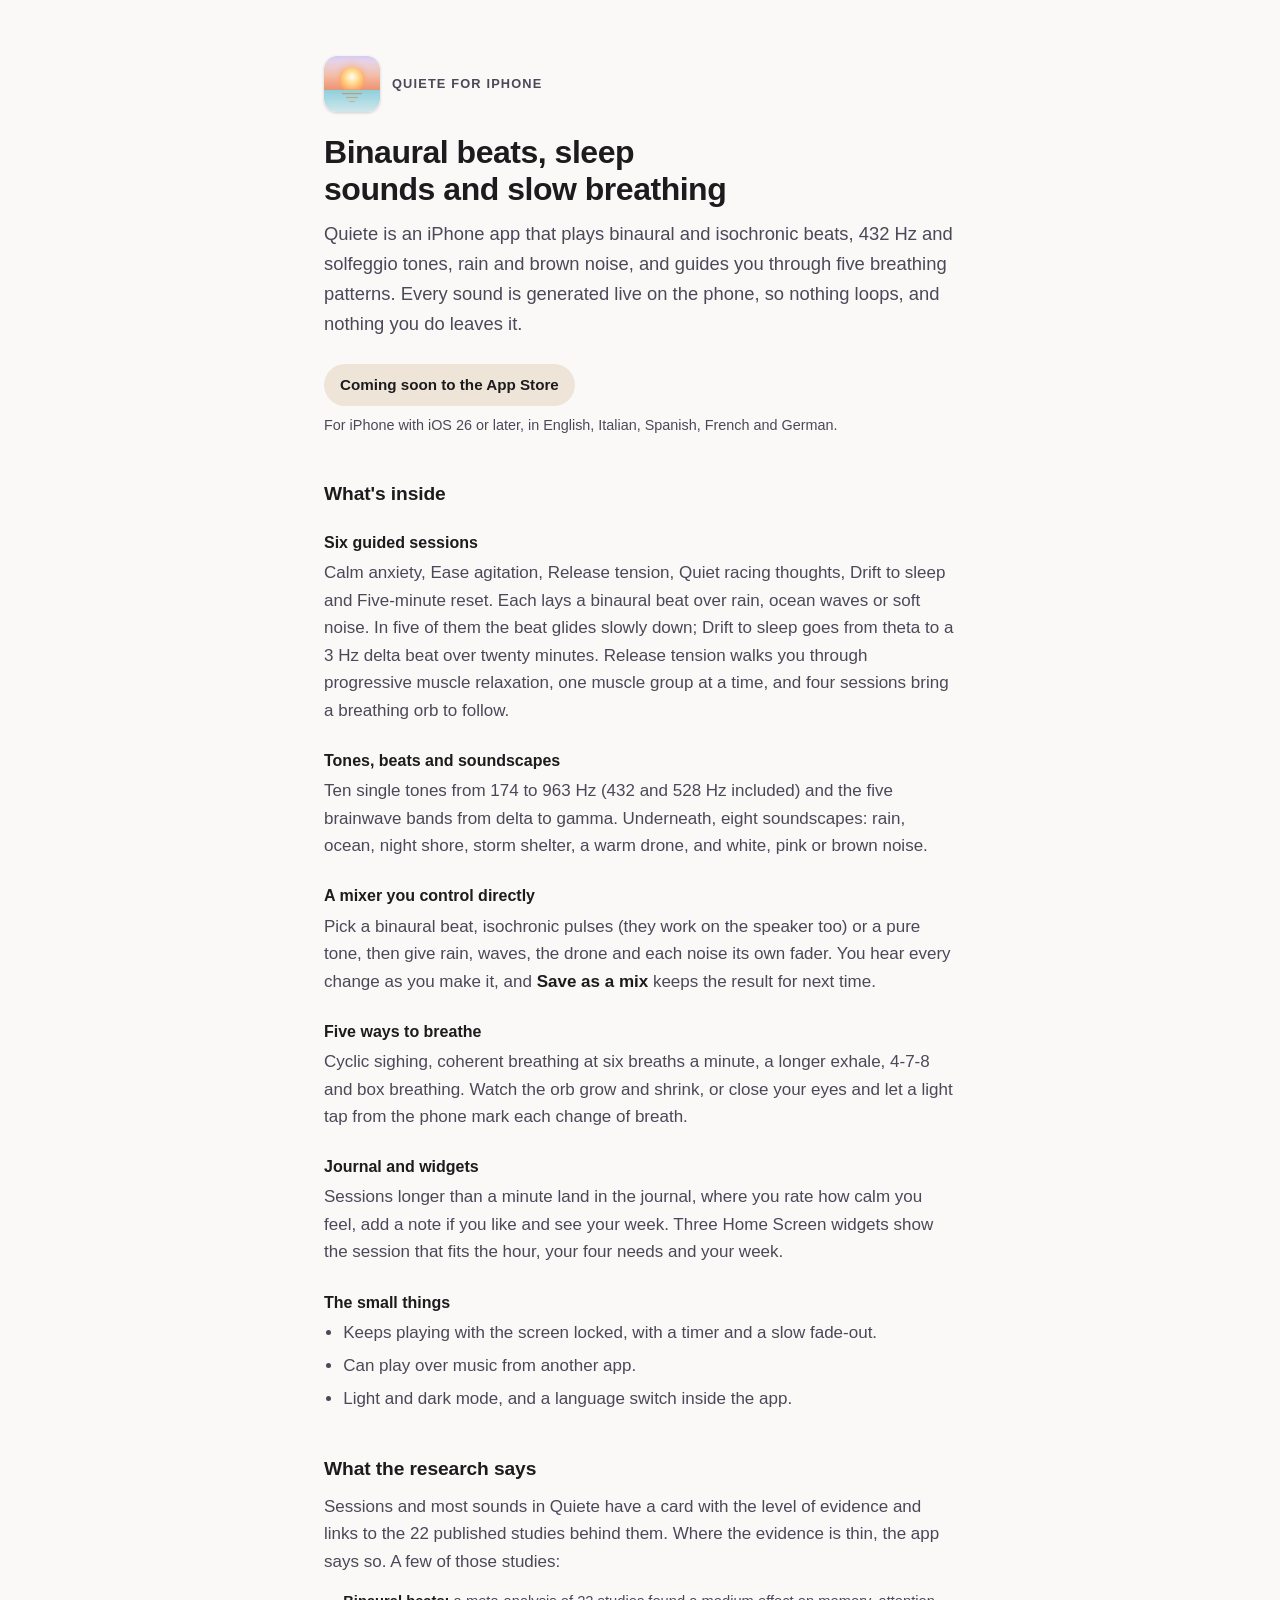
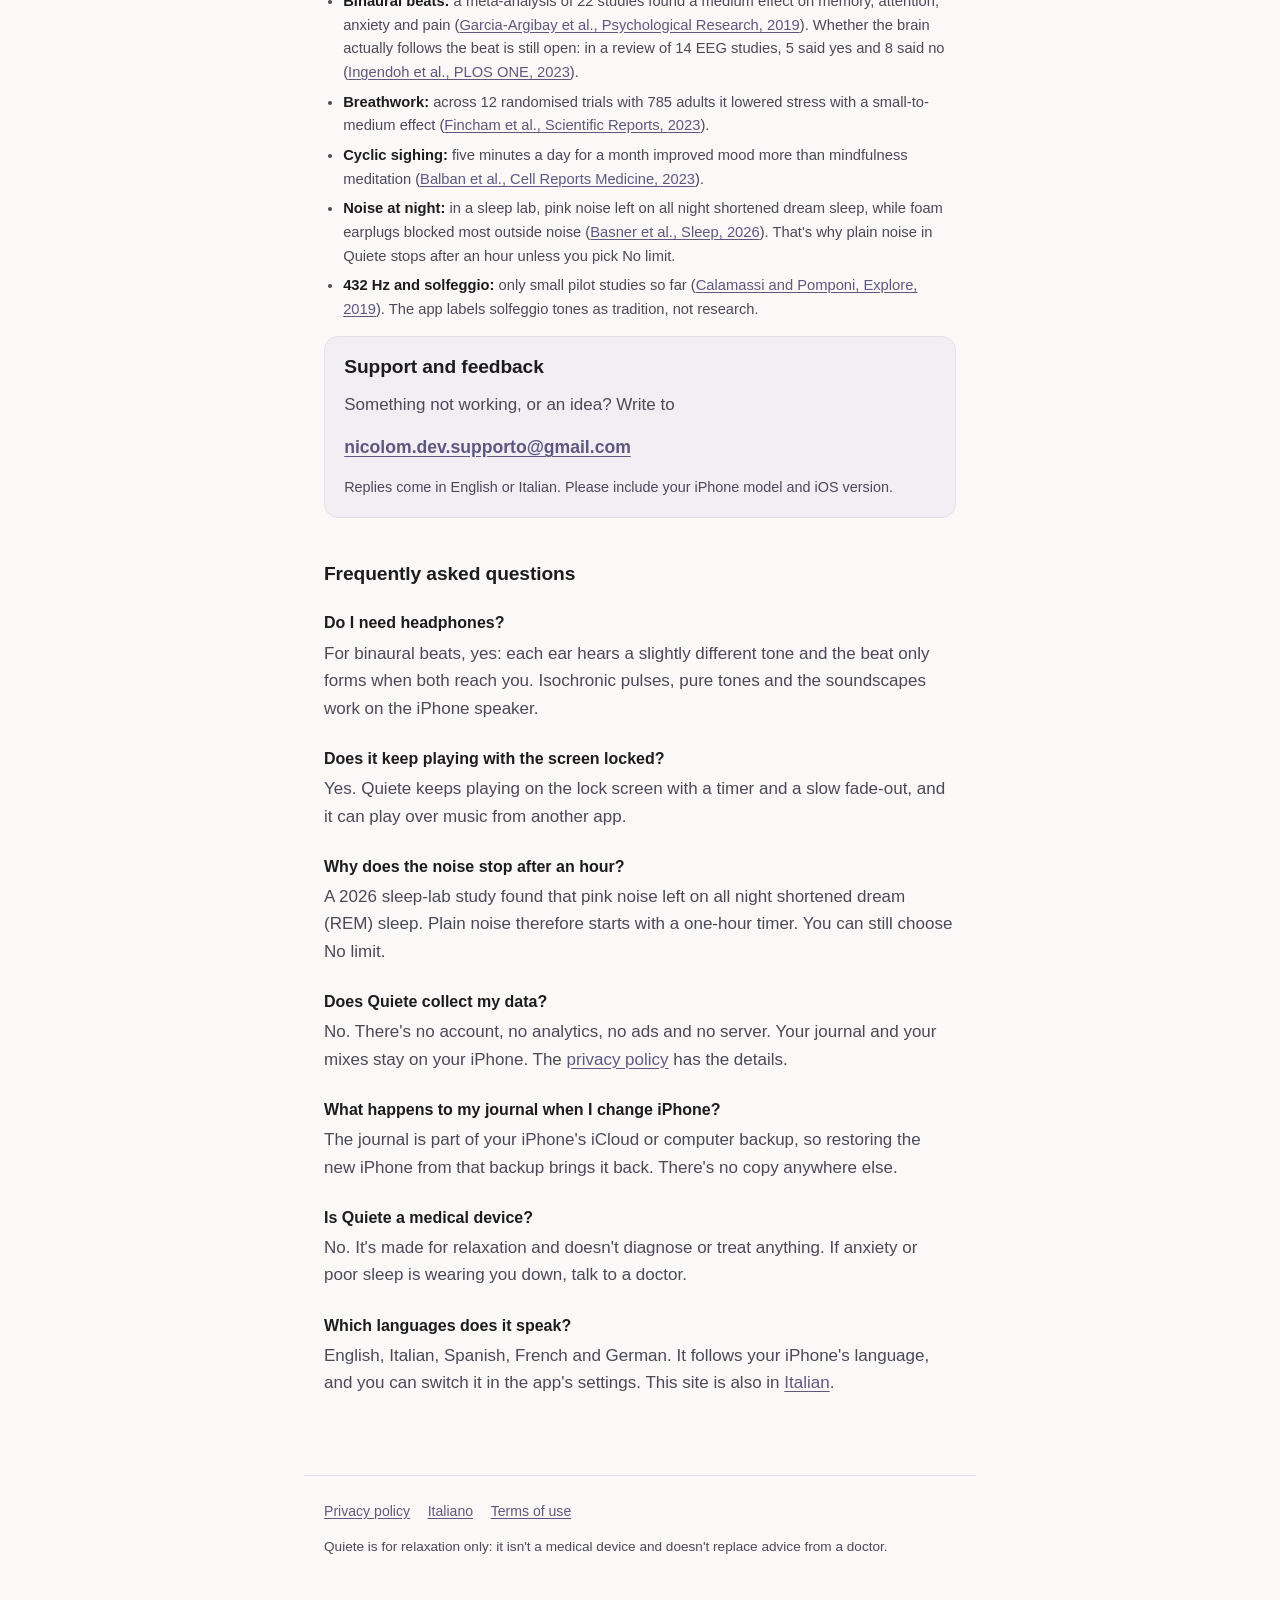
==== index.html @ a27a3285 "Sito di Quiete: pagina in inglese e italiano, privacy in cinque lingue Co-Authored-By: Claude Opus 5" ====
<!doctype html>
<html lang="en">
<head>
<meta charset="utf-8">
<meta name="viewport" content="width=device-width, initial-scale=1">
<title>Quiete: binaural beats, sleep sounds, breathing for iPhone</title>
<meta name="description" content="Binaural beats, 432 Hz tones, rain and brown noise, and five slow-breathing patterns for iPhone. No account and no tracking.">
<link rel="canonical" href="https://nicolomarinangeli.github.io/quiete/">
<link rel="alternate" hreflang="en" href="https://nicolomarinangeli.github.io/quiete/">
<link rel="alternate" hreflang="it" href="https://nicolomarinangeli.github.io/quiete/it/">
<link rel="alternate" hreflang="x-default" href="https://nicolomarinangeli.github.io/quiete/">
<meta name="color-scheme" content="light dark">
<meta name="theme-color" content="#faf9f7" media="(prefers-color-scheme: light)">
<meta name="theme-color" content="#0d0a10" media="(prefers-color-scheme: dark)">
<link rel="icon" type="image/png" href="favicon.png">
<link rel="apple-touch-icon" href="apple-touch-icon.png">
<link rel="stylesheet" href="style.css">
<meta property="og:type" content="website">
<meta property="og:site_name" content="Quiete">
<meta property="og:title" content="Quiete: binaural beats, sleep sounds, breathing for iPhone">
<meta property="og:description" content="Six guided sessions, ten tones, eight soundscapes, a mixer and five breathing patterns. No account, nothing leaves your iPhone.">
<meta property="og:url" content="https://nicolomarinangeli.github.io/quiete/">
<meta property="og:image" content="https://nicolomarinangeli.github.io/quiete/img/og.png">
<meta property="og:image:width" content="1200">
<meta property="og:image:height" content="630">
<meta property="og:image:alt" content="The Quiete app icon, a sun setting over the sea, next to the name Quiete">
<meta property="og:locale" content="en_US">
<meta property="og:locale:alternate" content="it_IT">
<meta name="twitter:card" content="summary_large_image">
<script type="application/ld+json">
{
  "@context": "https://schema.org",
  "@graph": [
    {
      "@type": "MobileApplication",
      "@id": "https://nicolomarinangeli.github.io/quiete/#app",
      "name": "Quiete",
      "alternateName": "Quiete: Binaural Beats, 432 Hz",
      "description": "An iPhone app that plays binaural and isochronic beats, solfeggio tones and sleep soundscapes, and guides five slow-breathing patterns. It has no account and collects no data.",
      "url": "https://nicolomarinangeli.github.io/quiete/",
      "image": "https://nicolomarinangeli.github.io/quiete/img/icona-512.png",
      "operatingSystem": "iOS 26 or later",
      "applicationCategory": "HealthApplication",
      "applicationSubCategory": "Relaxation and sleep",
      "inLanguage": ["en", "it", "es", "fr", "de"],
      "featureList": [
        "Six guided sessions: Calm anxiety, Ease agitation, Release tension, Quiet racing thoughts, Drift to sleep, Five-minute reset",
        "Ten tones from 174 to 963 Hz and five brainwave bands from delta to gamma",
        "Binaural beats, isochronic pulses or a pure tone",
        "Eight soundscapes: rain, ocean, night shore, storm shelter, warm drone, white, pink and brown noise",
        "Mixer with a fader for each sound and saved mixes",
        "Cyclic sighing, coherent breathing, longer exhale, 4-7-8 and box breathing",
        "Journal with a calm rating and a week view",
        "Three Home Screen widgets"
      ]
    },
    {
      "@type": "FAQPage",
      "mainEntity": [
        {"@type": "Question", "name": "Do I need headphones?", "acceptedAnswer": {"@type": "Answer", "text": "For binaural beats, yes: each ear hears a slightly different tone and the beat only forms when both reach you. Isochronic pulses, pure tones and the soundscapes work on the iPhone speaker."}},
        {"@type": "Question", "name": "Does it keep playing with the screen locked?", "acceptedAnswer": {"@type": "Answer", "text": "Yes. Quiete keeps playing on the lock screen with a timer and a slow fade-out, and it can play over music from another app."}},
        {"@type": "Question", "name": "Why does the noise stop after an hour?", "acceptedAnswer": {"@type": "Answer", "text": "A 2026 sleep-lab study found that pink noise left on all night shortened dream (REM) sleep. Plain noise therefore starts with a one-hour timer. You can still choose No limit."}},
        {"@type": "Question", "name": "Does Quiete collect my data?", "acceptedAnswer": {"@type": "Answer", "text": "No. There's no account, no analytics, no ads and no server. Your journal and your mixes stay on your iPhone."}},
        {"@type": "Question", "name": "What happens to my journal when I change iPhone?", "acceptedAnswer": {"@type": "Answer", "text": "The journal is part of your iPhone's iCloud or computer backup, so restoring the new iPhone from that backup brings it back. There's no copy anywhere else."}},
        {"@type": "Question", "name": "Is Quiete a medical device?", "acceptedAnswer": {"@type": "Answer", "text": "No. It's made for relaxation and doesn't diagnose or treat anything. If anxiety or poor sleep is wearing you down, talk to a doctor."}},
        {"@type": "Question", "name": "Which languages does it speak?", "acceptedAnswer": {"@type": "Answer", "text": "English, Italian, Spanish, French and German. It follows your iPhone's language, and you can switch it in the app's settings. This site is also in Italian."}}
      ]
    }
  ]
}
</script>
</head>
<body>
<a class="skip" href="#content">Skip to content</a>
<header class="top">
  <div class="brand">
    <picture>
      <source srcset="img/icona-scura.png" media="(prefers-color-scheme: dark)">
      <img src="img/icona.png" width="56" height="56" alt="Quiete app icon" fetchpriority="high">
    </picture>
    <p class="kicker">Quiete for iPhone</p>
  </div>
</header>

<main id="content">

  <h1>Binaural beats, sleep sounds and slow breathing</h1>
  <p class="lead">Quiete is an iPhone app that plays binaural and isochronic beats, 432 Hz and solfeggio tones, rain and brown noise, and guides you through five breathing patterns. Every sound is generated live on the phone, so nothing loops, and nothing you do leaves it.</p>
  <p class="soon">Coming soon to the App Store</p>
  <p class="small">For iPhone with iOS 26 or later, in English, Italian, Spanish, French and German.</p>

  <h2>What's inside</h2>

  <h3>Six guided sessions</h3>
  <p>Calm anxiety, Ease agitation, Release tension, Quiet racing thoughts, Drift to sleep and Five-minute reset. Each lays a binaural beat over rain, ocean waves or soft noise. In five of them the beat glides slowly down; Drift to sleep goes from theta to a 3 Hz delta beat over twenty minutes. Release tension walks you through progressive muscle relaxation, one muscle group at a time, and four sessions bring a breathing orb to follow.</p>

  <h3>Tones, beats and soundscapes</h3>
  <p>Ten single tones from 174 to 963 Hz (432 and 528 Hz included) and the five brainwave bands from delta to gamma. Underneath, eight soundscapes: rain, ocean, night shore, storm shelter, a warm drone, and white, pink or brown noise.</p>

  <h3>A mixer you control directly</h3>
  <p>Pick a binaural beat, isochronic pulses (they work on the speaker too) or a pure tone, then give rain, waves, the drone and each noise its own fader. You hear every change as you make it, and <strong>Save as a mix</strong> keeps the result for next time.</p>

  <h3>Five ways to breathe</h3>
  <p>Cyclic sighing, coherent breathing at six breaths a minute, a longer exhale, 4-7-8 and box breathing. Watch the orb grow and shrink, or close your eyes and let a light tap from the phone mark each change of breath.</p>

  <h3>Journal and widgets</h3>
  <p>Sessions longer than a minute land in the journal, where you rate how calm you feel, add a note if you like and see your week. Three Home Screen widgets show the session that fits the hour, your four needs and your week.</p>

  <h3>The small things</h3>
  <ul>
    <li>Keeps playing with the screen locked, with a timer and a slow fade-out.</li>
    <li>Can play over music from another app.</li>
    <li>Light and dark mode, and a language switch inside the app.</li>
  </ul>

  <h2>What the research says</h2>
  <p>Sessions and most sounds in Quiete have a card with the level of evidence and links to the 22 published studies behind them. Where the evidence is thin, the app says so. A few of those studies:</p>
  <ul class="sources">
    <li><strong>Binaural beats:</strong> a meta-analysis of 22 studies found a medium effect on memory, attention, anxiety and pain (<a href="https://doi.org/10.1007/s00426-018-1066-8">Garcia-Argibay et al., Psychological Research, 2019</a>). Whether the brain actually follows the beat is still open: in a review of 14 EEG studies, 5 said yes and 8 said no (<a href="https://doi.org/10.1371/journal.pone.0286023">Ingendoh et al., PLOS ONE, 2023</a>).</li>
    <li><strong>Breathwork:</strong> across 12 randomised trials with 785 adults it lowered stress with a small-to-medium effect (<a href="https://doi.org/10.1038/s41598-022-27247-y">Fincham et al., Scientific Reports, 2023</a>).</li>
    <li><strong>Cyclic sighing:</strong> five minutes a day for a month improved mood more than mindfulness meditation (<a href="https://doi.org/10.1016/j.xcrm.2022.100895">Balban et al., Cell Reports Medicine, 2023</a>).</li>
    <li><strong>Noise at night:</strong> in a sleep lab, pink noise left on all night shortened dream sleep, while foam earplugs blocked most outside noise (<a href="https://doi.org/10.1093/sleep/zsag001">Basner et al., Sleep, 2026</a>). That's why plain noise in Quiete stops after an hour unless you pick No limit.</li>
    <li><strong>432 Hz and solfeggio:</strong> only small pilot studies so far (<a href="https://doi.org/10.1016/j.explore.2019.04.001">Calamassi and Pomponi, Explore, 2019</a>). The app labels solfeggio tones as tradition, not research.</li>
  </ul>

  <div class="card" id="support">
    <h2>Support and feedback</h2>
    <p>Something not working, or an idea? Write to</p>
    <p><a class="mail" href="mailto:nicolom.dev.supporto@gmail.com?subject=Quiete">nicolom.dev.supporto@gmail.com</a></p>
    <p class="small">Replies come in English or Italian. Please include your iPhone model and iOS version.</p>
  </div>

  <section class="faq">
    <h2>Frequently asked questions</h2>
    <h3>Do I need headphones?</h3>
    <p>For binaural beats, yes: each ear hears a slightly different tone and the beat only forms when both reach you. Isochronic pulses, pure tones and the soundscapes work on the iPhone speaker.</p>
    <h3>Does it keep playing with the screen locked?</h3>
    <p>Yes. Quiete keeps playing on the lock screen with a timer and a slow fade-out, and it can play over music from another app.</p>
    <h3>Why does the noise stop after an hour?</h3>
    <p>A 2026 sleep-lab study found that pink noise left on all night shortened dream (REM) sleep. Plain noise therefore starts with a one-hour timer. You can still choose No limit.</p>
    <h3>Does Quiete collect my data?</h3>
    <p>No. There's no account, no analytics, no ads and no server. Your journal and your mixes stay on your iPhone. The <a href="privacy/">privacy policy</a> has the details.</p>
    <h3>What happens to my journal when I change iPhone?</h3>
    <p>The journal is part of your iPhone's iCloud or computer backup, so restoring the new iPhone from that backup brings it back. There's no copy anywhere else.</p>
    <h3>Is Quiete a medical device?</h3>
    <p>No. It's made for relaxation and doesn't diagnose or treat anything. If anxiety or poor sleep is wearing you down, talk to a doctor.</p>
    <h3>Which languages does it speak?</h3>
    <p>English, Italian, Spanish, French and German. It follows your iPhone's language, and you can switch it in the app's settings. This site is also in <a href="it/" hreflang="it">Italian</a>.</p>
  </section>
</main>
<footer>
  <nav aria-label="Site">
    <a href="privacy/">Privacy policy</a>
    <a href="it/" hreflang="it" lang="it">Italiano</a>
    <a href="https://www.apple.com/legal/internet-services/itunes/dev/stdeula/">Terms of use</a>
  </nav>
  <p>Quiete is for relaxation only: it isn't a medical device and doesn't replace advice from a doctor.</p>
</footer>
</body>
</html>
---- style.css ----
/* Quiete: sito di presentazione, supporto e privacy. Colori dell'app (Theme.swift e icona). */
:root {
  color-scheme: light dark;
  --bg: #faf9f7; --card: #f1eff4; --text: #1c1c1e; --muted: #4b4858;
  --rule: #e2dfe8; --accent: #5e5880; --on-accent: #ffffff; --soft: #efe4d8;
}
@media (prefers-color-scheme: dark) {
  :root {
    --bg: #0d0a10; --card: #17141c; --text: #fbf6f1; --muted: #c4bbb2;
    --rule: #2a2530; --accent: #e8bf87; --on-accent: #15121a; --soft: #231d26;
  }
}
* { box-sizing: border-box; }
html { -webkit-text-size-adjust: 100%; }
body {
  margin: 0; background: var(--bg); color: var(--text);
  font: 17px/1.62 -apple-system, BlinkMacSystemFont, "Segoe UI", Roboto, Helvetica, Arial, sans-serif;
}
main { max-width: 42rem; margin: 0 auto; padding: 3.5rem 1.25rem 4rem; }
.top { max-width: 42rem; margin: 0 auto; padding: 3.5rem 1.25rem 0; }
.top + main { padding-top: 0; }
.skip {
  position: absolute; left: .75rem; top: -4rem; z-index: 10;
  background: var(--accent); color: var(--on-accent); font-weight: 600;
  padding: .5rem .9rem; border-radius: 8px; text-decoration: none;
}
.skip:focus { top: .75rem; }
.brand { display: flex; align-items: center; gap: .75rem; margin: 0 0 1.4rem; }
.brand img { width: 56px; height: 56px; border-radius: 22.5%; box-shadow: 0 1px 3px rgba(0,0,0,.18); display: block; }
.kicker {
  font-size: .8rem; font-weight: 600; letter-spacing: .09em; text-transform: uppercase;
  color: var(--muted); margin: 0;
}
h1 { font-size: 2rem; line-height: 1.15; margin: 0 0 .7rem; letter-spacing: -.015em; text-wrap: balance; }
h2 { font-size: 1.2rem; line-height: 1.3; margin: 2.75rem 0 .7rem; letter-spacing: -.005em; }
h3 { font-size: 1rem; line-height: 1.35; margin: 1.6rem 0 .35rem; }
.lead { font-size: 1.15rem; color: var(--muted); margin: 0 0 1.6rem; }
p { margin: 0 0 .9rem; color: var(--muted); }
strong { color: var(--text); }
a { color: var(--accent); text-underline-offset: .15em; }
a:focus-visible { outline: 2px solid var(--accent); outline-offset: 3px; border-radius: 4px; }
.soon {
  display: inline-block; background: var(--soft); color: var(--text);
  font-weight: 600; font-size: .95rem; padding: .55rem 1rem; border-radius: 999px; margin: 0 0 .5rem;
}
.small { font-size: .9rem; }
.card {
  background: var(--card); border: 1px solid var(--rule); border-radius: 14px;
  padding: 1.1rem 1.2rem; margin: 0 0 1rem;
}
.card p:last-child { margin-bottom: 0; }
.card h2 { margin-top: 0; }
.mail { font-size: 1.1rem; font-weight: 600; overflow-wrap: anywhere; }
ul { color: var(--muted); padding-left: 1.2rem; margin: 0 0 .9rem; }
li { margin-bottom: .35rem; }
.faq h3 { color: var(--text); }
.sources li { font-size: .92rem; }
.switch { margin: 0 0 2rem; font-size: .92rem; display: flex; flex-wrap: wrap; gap: .4rem 1rem; }
.switch a { font-weight: 600; text-decoration: none; }
.updated { font-size: .9rem; margin: 0 0 1.4rem; }
hr { border: 0; border-top: 1px solid var(--rule); margin: 3.5rem 0 3rem; }
footer {
  max-width: 42rem; margin: 0 auto; padding: 1.5rem 1.25rem 3rem;
  border-top: 1px solid var(--rule); color: var(--muted); font-size: .88rem;
}
footer nav { display: flex; flex-wrap: wrap; gap: .4rem 1.1rem; }
footer p { margin: .8rem 0 0; font-size: .85rem; }
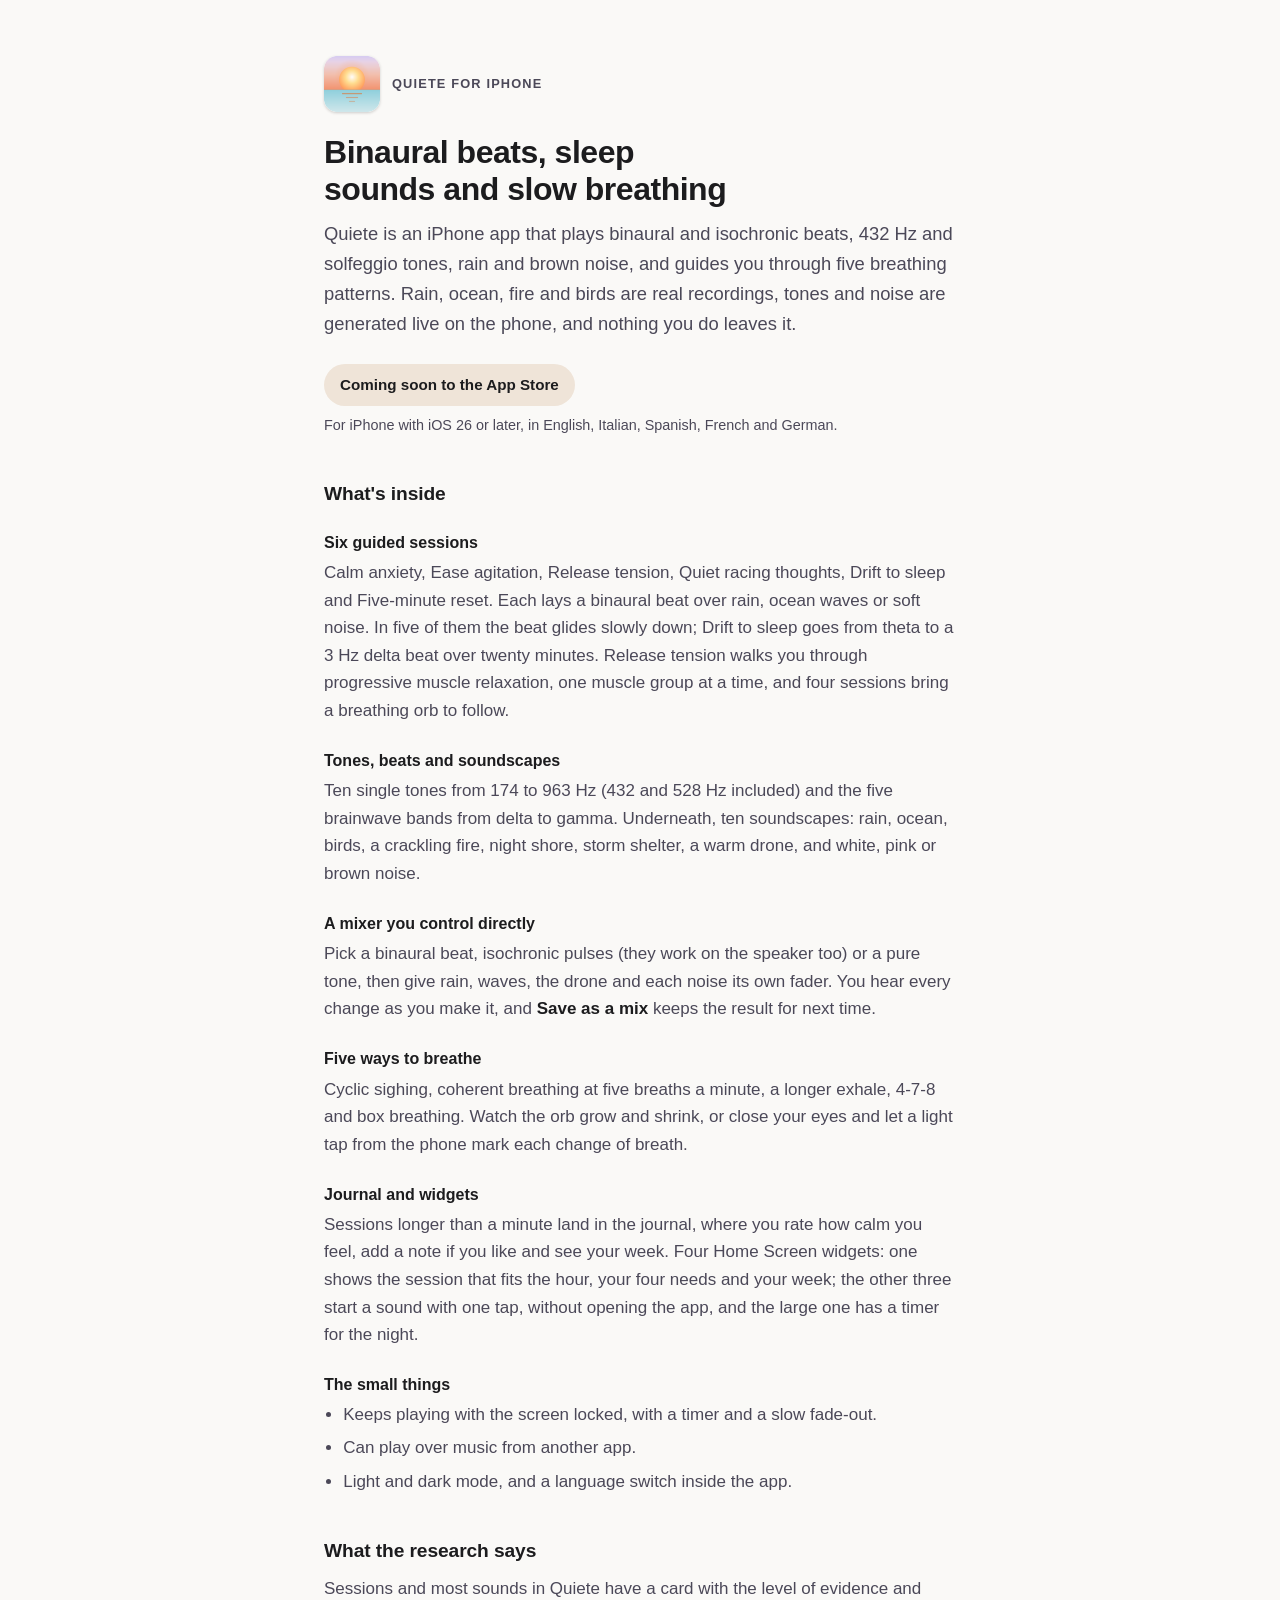
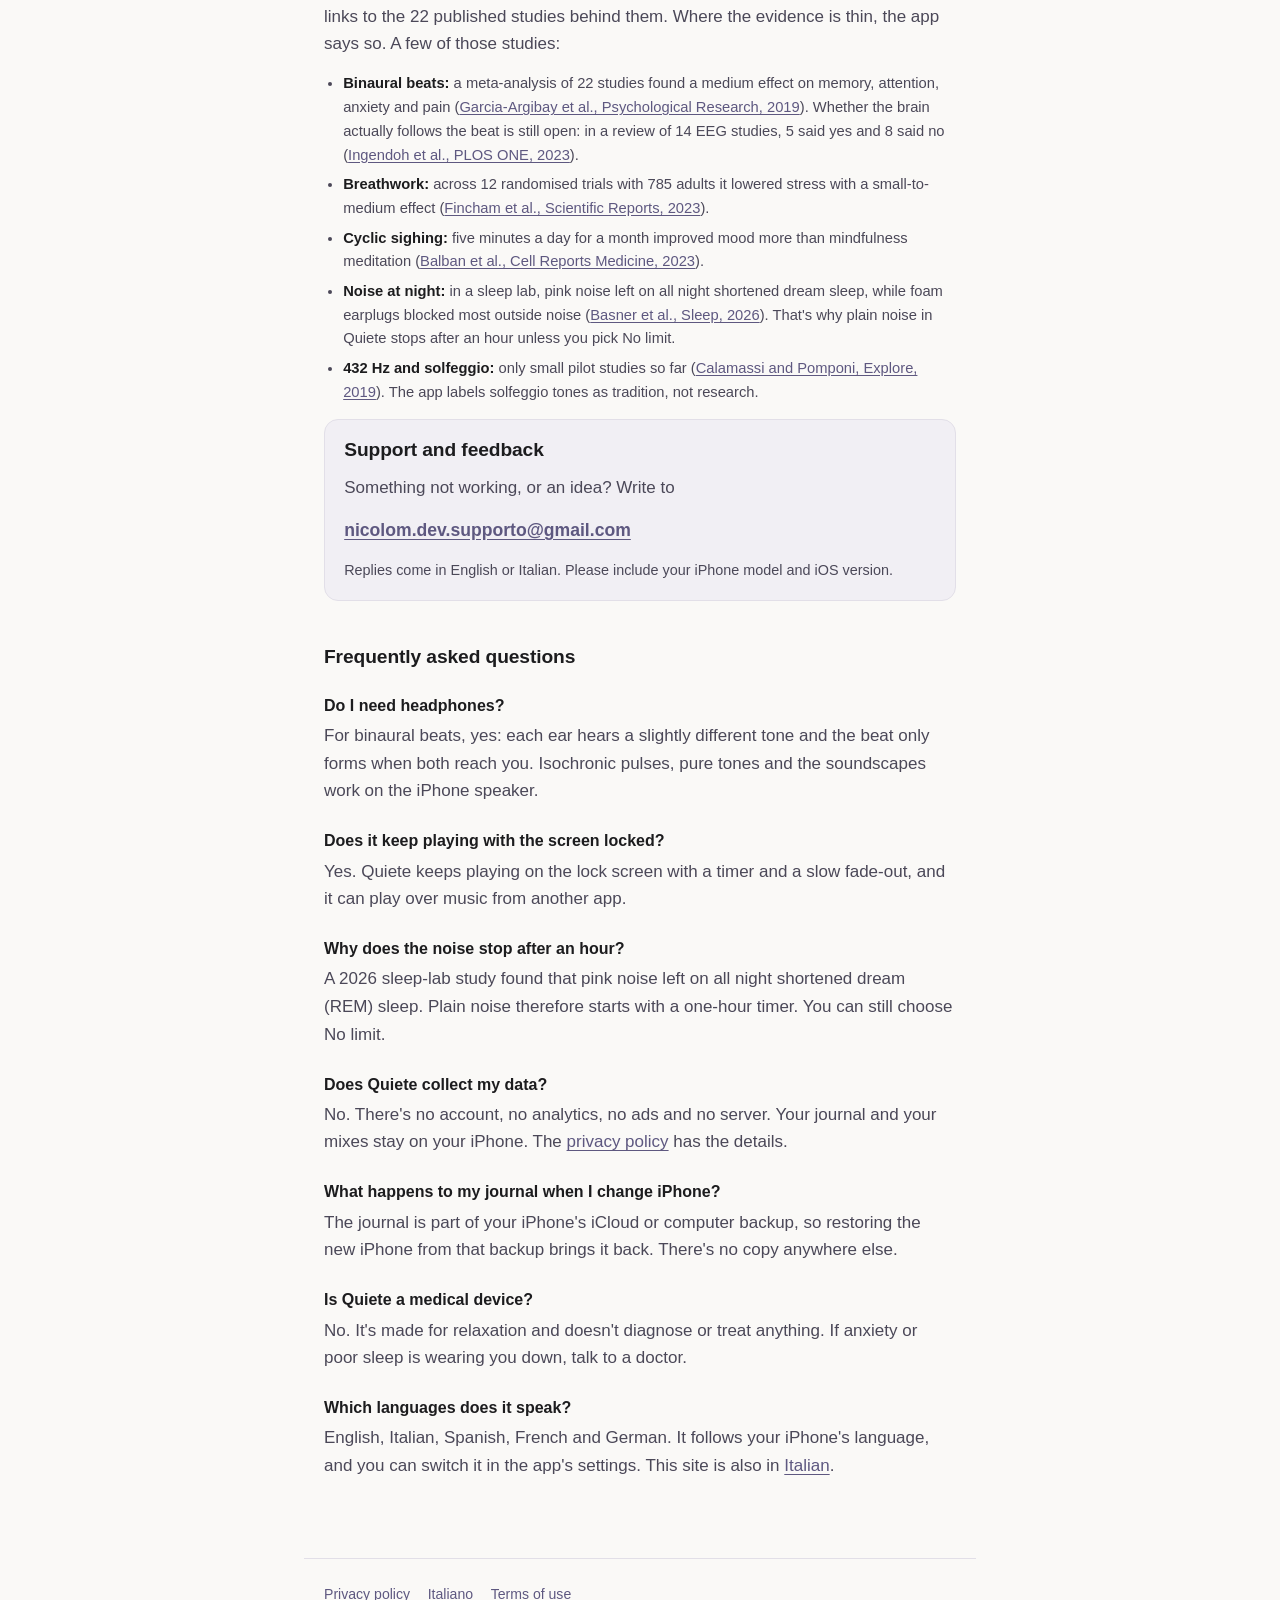
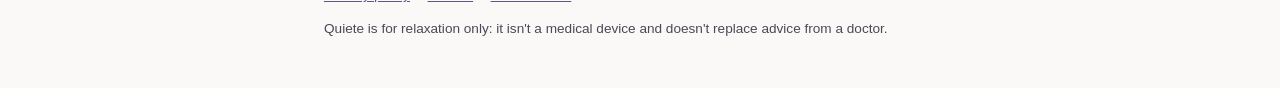
==== commit 0a883bfd: "Sito: quattro widget, dieci paesaggi, suoni registrati Allinea le pagine all'app: quattro widget, re" ====
--- a/index.html
+++ b/index.html
@@ -18,7 +18,7 @@
 <meta property="og:type" content="website">
 <meta property="og:site_name" content="Quiete">
 <meta property="og:title" content="Quiete: binaural beats, sleep sounds, breathing for iPhone">
-<meta property="og:description" content="Six guided sessions, ten tones, eight soundscapes, a mixer and five breathing patterns. No account, nothing leaves your iPhone.">
+<meta property="og:description" content="Six guided sessions, ten tones, ten soundscapes, a mixer and five breathing patterns. No account, nothing leaves your iPhone.">
 <meta property="og:url" content="https://nicolomarinangeli.github.io/quiete/">
 <meta property="og:image" content="https://nicolomarinangeli.github.io/quiete/img/og.png">
 <meta property="og:image:width" content="1200">
@@ -47,11 +47,11 @@
         "Six guided sessions: Calm anxiety, Ease agitation, Release tension, Quiet racing thoughts, Drift to sleep, Five-minute reset",
         "Ten tones from 174 to 963 Hz and five brainwave bands from delta to gamma",
         "Binaural beats, isochronic pulses or a pure tone",
-        "Eight soundscapes: rain, ocean, night shore, storm shelter, warm drone, white, pink and brown noise",
+        "Ten soundscapes: rain, ocean, birds, fire, night shore, storm shelter, warm drone, white, pink and brown noise",
         "Mixer with a fader for each sound and saved mixes",
         "Cyclic sighing, coherent breathing, longer exhale, 4-7-8 and box breathing",
         "Journal with a calm rating and a week view",
-        "Three Home Screen widgets"
+        "Four Home Screen widgets"
       ]
     },
     {
@@ -85,7 +85,7 @@
 <main id="content">
 
   <h1>Binaural beats, sleep sounds and slow breathing</h1>
-  <p class="lead">Quiete is an iPhone app that plays binaural and isochronic beats, 432 Hz and solfeggio tones, rain and brown noise, and guides you through five breathing patterns. Every sound is generated live on the phone, so nothing loops, and nothing you do leaves it.</p>
+  <p class="lead">Quiete is an iPhone app that plays binaural and isochronic beats, 432 Hz and solfeggio tones, rain and brown noise, and guides you through five breathing patterns. Rain, ocean, fire and birds are real recordings, tones and noise are generated live on the phone, and nothing you do leaves it.</p>
   <p class="soon">Coming soon to the App Store</p>
   <p class="small">For iPhone with iOS 26 or later, in English, Italian, Spanish, French and German.</p>
 
@@ -95,16 +95,16 @@
   <p>Calm anxiety, Ease agitation, Release tension, Quiet racing thoughts, Drift to sleep and Five-minute reset. Each lays a binaural beat over rain, ocean waves or soft noise. In five of them the beat glides slowly down; Drift to sleep goes from theta to a 3 Hz delta beat over twenty minutes. Release tension walks you through progressive muscle relaxation, one muscle group at a time, and four sessions bring a breathing orb to follow.</p>
 
   <h3>Tones, beats and soundscapes</h3>
-  <p>Ten single tones from 174 to 963 Hz (432 and 528 Hz included) and the five brainwave bands from delta to gamma. Underneath, eight soundscapes: rain, ocean, night shore, storm shelter, a warm drone, and white, pink or brown noise.</p>
+  <p>Ten single tones from 174 to 963 Hz (432 and 528 Hz included) and the five brainwave bands from delta to gamma. Underneath, ten soundscapes: rain, ocean, birds, a crackling fire, night shore, storm shelter, a warm drone, and white, pink or brown noise.</p>
 
   <h3>A mixer you control directly</h3>
   <p>Pick a binaural beat, isochronic pulses (they work on the speaker too) or a pure tone, then give rain, waves, the drone and each noise its own fader. You hear every change as you make it, and <strong>Save as a mix</strong> keeps the result for next time.</p>
 
   <h3>Five ways to breathe</h3>
-  <p>Cyclic sighing, coherent breathing at six breaths a minute, a longer exhale, 4-7-8 and box breathing. Watch the orb grow and shrink, or close your eyes and let a light tap from the phone mark each change of breath.</p>
+  <p>Cyclic sighing, coherent breathing at five breaths a minute, a longer exhale, 4-7-8 and box breathing. Watch the orb grow and shrink, or close your eyes and let a light tap from the phone mark each change of breath.</p>
 
   <h3>Journal and widgets</h3>
-  <p>Sessions longer than a minute land in the journal, where you rate how calm you feel, add a note if you like and see your week. Three Home Screen widgets show the session that fits the hour, your four needs and your week.</p>
+  <p>Sessions longer than a minute land in the journal, where you rate how calm you feel, add a note if you like and see your week. Four Home Screen widgets: one shows the session that fits the hour, your four needs and your week; the other three start a sound with one tap, without opening the app, and the large one has a timer for the night.</p>
 
   <h3>The small things</h3>
   <ul>
